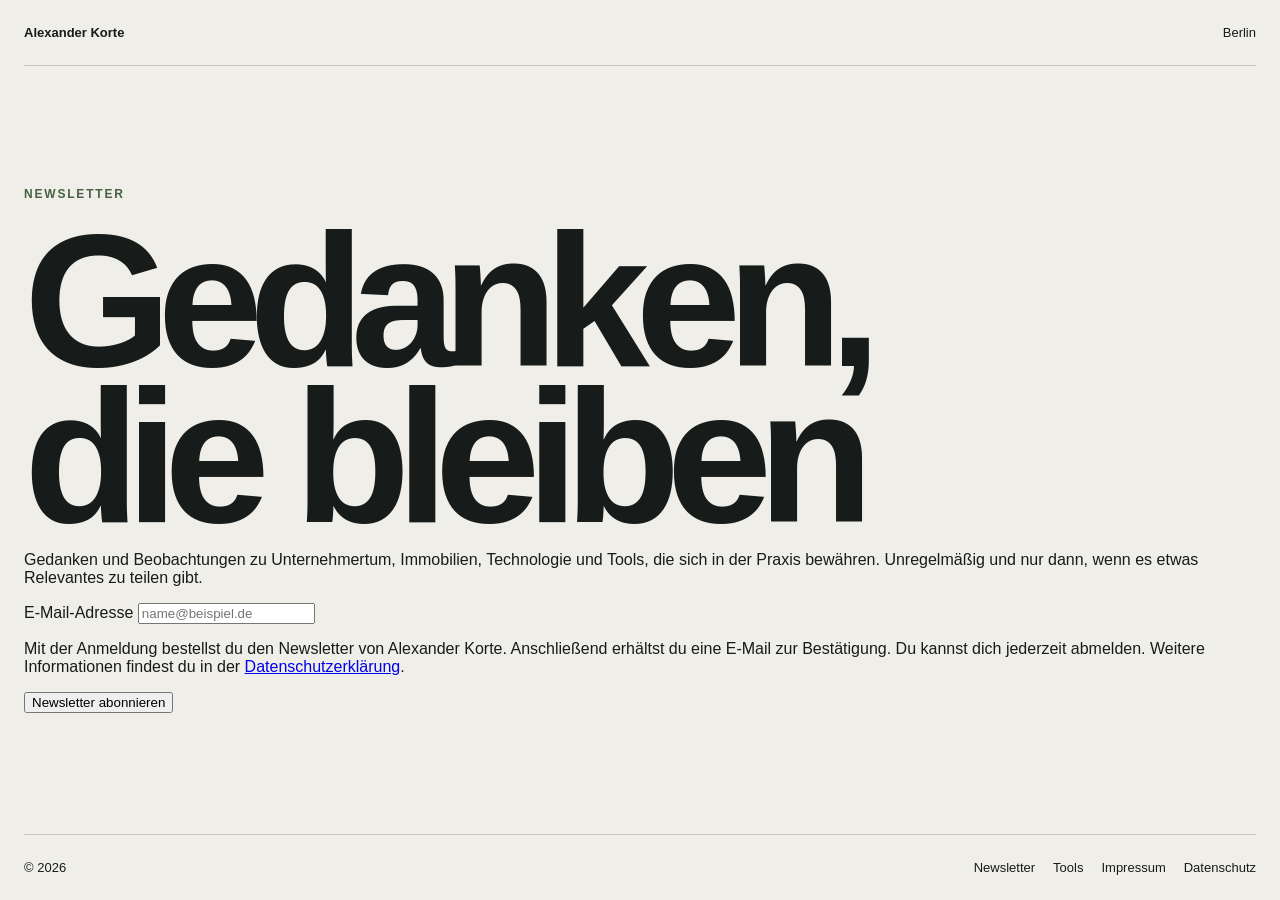
==== newsletter/index.html @ 0084d4c4 "Add custom MailerLite newsletter page" ====
<!doctype html>
<html lang="de">
<head>
  <meta charset="utf-8">
  <meta name="viewport" content="width=device-width, initial-scale=1">
  <title>Newsletter | Alexander Korte</title>
  <meta name="description" content="Gedanken und Beobachtungen von Alexander Korte zu Unternehmertum, Immobilien, Technologie und praxiserprobten Tools.">
  <meta name="robots" content="index, follow">
  <link rel="canonical" href="https://alexanderkorte.com/newsletter/">
  <meta property="og:type" content="website">
  <meta property="og:locale" content="de_DE">
  <meta property="og:site_name" content="Alexander Korte">
  <meta property="og:title" content="Newsletter | Alexander Korte">
  <meta property="og:description" content="Gedanken und Beobachtungen zu Unternehmertum, Immobilien, Technologie und praxiserprobten Tools.">
  <meta property="og:url" content="https://alexanderkorte.com/newsletter/">
  <link rel="stylesheet" href="../styles.css">
</head>
<body>
  <header>
    <a class="name" href="/">Alexander Korte</a>
    <span>Berlin</span>
  </header>

  <main>
    <section class="newsletter">
      <p class="eyebrow">Newsletter</p>
      <h1>Gedanken,<br>die bleiben</h1>
      <p class="newsletter-intro">Gedanken und Beobachtungen zu Unternehmertum, Immobilien, Technologie und Tools, die sich in der Praxis bewähren. Unregelmäßig und nur dann, wenn es etwas Relevantes zu teilen gibt.</p>

      <div id="mlb2-45081149" class="ml-subscribe-form ml-subscribe-form-45081149 newsletter-form">
        <div class="row-form">
          <form class="ml-block-form" action="https://assets.mailerlite.com/jsonp/2589247/forms/196435467951933370/subscribe" method="post" target="_blank">
            <div class="newsletter-field">
              <label for="newsletter-email">E-Mail-Adresse</label>
              <input id="newsletter-email" aria-required="true" required type="email" name="fields[email]" placeholder="name@beispiel.de" autocomplete="email">
            </div>
            <p class="newsletter-privacy">Mit der Anmeldung bestellst du den Newsletter von Alexander Korte. Anschließend erhältst du eine E-Mail zur Bestätigung. Du kannst dich jederzeit abmelden. Weitere Informationen findest du in der <a href="/datenschutz.html">Datenschutzerklärung</a>.</p>
            <input type="hidden" name="ml-submit" value="1">
            <input type="hidden" name="anticsrf" value="true">
            <div class="ml-form-embedSubmit">
              <button class="primary newsletter-submit" type="submit">Newsletter abonnieren</button>
              <button class="loading newsletter-submit" disabled hidden type="button">Wird gesendet …</button>
            </div>
          </form>
        </div>
        <div class="row-success newsletter-status" hidden>
          <strong>Fast geschafft.</strong>
          <p>Bitte bestätige deine Anmeldung über den Link, den wir dir gerade per E-Mail geschickt haben.</p>
        </div>
      </div>
    </section>
  </main>

  <footer>
    <span>© 2026</span>
    <nav class="footer-links" aria-label="Navigation und rechtliche Hinweise">
      <a href="/newsletter/" aria-current="page">Newsletter</a>
      <a href="/tools.html">Tools</a>
      <a href="/impressum.html">Impressum</a>
      <a href="/datenschutz.html">Datenschutz</a>
    </nav>
  </footer>

  <script>
    function ml_webform_success_45081149() {
      window.location.href = '/newsletter/danke/';
    }
  </script>
  <script src="https://groot.mailerlite.com/js/w/webforms.min.js?v83147fa8ce2d95cb73ece7f28b469519"></script>
  <script>
    fetch('https://assets.mailerlite.com/jsonp/2589247/forms/196435467951933370/takel', { mode: 'no-cors' });
  </script>
</body>
</html>
---- styles.css ----
:root {
  --ink: #171b19;
  --paper: #efeee9;
  --accent: #a8bf9a;
  --line: rgba(23, 27, 25, .18);
}

* { box-sizing: border-box; }

html, body { min-height: 100%; }

body {
  margin: 0;
  min-height: 100vh;
  display: grid;
  grid-template-rows: auto 1fr auto;
  background: var(--paper);
  color: var(--ink);
  font-family: Inter, ui-sans-serif, -apple-system, BlinkMacSystemFont, "Segoe UI", sans-serif;
}

header, footer {
  width: min(1280px, calc(100% - 48px));
  margin: 0 auto;
  padding: 25px 0;
  display: flex;
  justify-content: space-between;
  gap: 24px;
  border-color: var(--line);
  font-size: 13px;
}

header { border-bottom: 1px solid var(--line); }
footer { border-top: 1px solid var(--line); }
.name { color: inherit; font-weight: 700; text-decoration: none; }

.footer-links {
  display: flex;
  flex-wrap: wrap;
  justify-content: flex-end;
  gap: 18px;
}

.footer-links a {
  color: inherit;
  text-decoration: none;
}

.footer-links a:hover,
.footer-links a:focus-visible {
  text-decoration: underline;
  text-underline-offset: 3px;
}

main {
  width: min(1280px, calc(100% - 48px));
  margin: auto;
  padding: 70px 0;
}

.eyebrow {
  margin: 0 0 22px;
  color: #476141;
  font-size: 12px;
  font-weight: 750;
  letter-spacing: .15em;
  text-transform: uppercase;
}

h1 {
  margin: 0;
  max-width: 1100px;
  font-size: clamp(76px, 15vw, 190px);
  font-weight: 590;
  line-height: .82;
  letter-spacing: -.075em;
}

.status {
  margin: 42px 0 0;
  padding-left: 5px;
  font-size: clamp(18px, 2vw, 26px);
}

.status::before {
  content: "";
  display: inline-block;
  width: 10px;
  height: 10px;
  margin-right: 12px;
  border-radius: 50%;
  background: var(--accent);
}

.video {
  width: min(100%, 960px);
  margin-top: 70px;
}

.video-label {
  margin: 0 0 14px;
  color: #476141;
  font-size: 12px;
  font-weight: 750;
  letter-spacing: .15em;
  text-transform: uppercase;
}

.video-frame {
  position: relative;
  overflow: hidden;
  aspect-ratio: 16 / 9;
  border: 1px solid var(--line);
  background: #171b19;
}

.video-consent {
  width: 100%;
  height: 100%;
  padding: clamp(24px, 6vw, 68px);
  display: flex;
  flex-direction: column;
  align-items: flex-start;
  justify-content: flex-end;
  border: 0;
  background:
    radial-gradient(circle at 78% 24%, rgba(168, 191, 154, .25), transparent 35%),
    #171b19;
  color: #efeee9;
  text-align: left;
  cursor: pointer;
}

.video-consent strong {
  display: block;
  max-width: 620px;
  font-size: clamp(24px, 4vw, 50px);
  font-weight: 570;
  line-height: 1.05;
  letter-spacing: -.035em;
}

.video-consent span {
  display: block;
  margin-top: 18px;
  color: rgba(239, 238, 233, .72);
  font-size: 13px;
  line-height: 1.5;
}

.video-frame iframe {
  display: block;
  width: 100%;
  height: 100%;
  border: 0;
}

.legal {
  width: min(760px, 100%);
  margin: 0;
}

.legal h1 {
  margin-bottom: 52px;
  font-size: clamp(52px, 9vw, 108px);
  line-height: .9;
}

.legal h2 {
  margin: 42px 0 14px;
  font-size: clamp(22px, 3vw, 30px);
  font-weight: 620;
  letter-spacing: -.025em;
}

.legal h3 {
  margin: 28px 0 10px;
  font-size: 18px;
}

.legal p,
.legal li {
  font-size: 16px;
  line-height: 1.7;
}

.legal ul {
  padding-left: 22px;
}

.legal a {
  color: inherit;
  text-decoration-thickness: 1px;
  text-underline-offset: 3px;
}

.legal address {
  font-style: normal;
  line-height: 1.7;
}

@media (max-width: 640px) {
  header, footer, main { width: min(100% - 30px, 1280px); }
  footer { align-items: flex-start; }
  h1 { font-size: clamp(64px, 22vw, 108px); }
  .video { margin-top: 52px; }
  .footer-links { gap: 10px 16px; }
}


.tools {
  width: min(960px, 100%);
}

.tools h1 {
  margin-bottom: 30px;
  font-size: clamp(52px, 9vw, 108px);
  line-height: .9;
}

.tools-intro {
  max-width: 720px;
  margin: 0 0 50px;
  font-size: clamp(18px, 2.2vw, 24px);
  line-height: 1.5;
}

.tool-grid {
  display: grid;
  grid-template-columns: repeat(2, minmax(0, 1fr));
  gap: 20px;
}

.tool-card {
  min-height: 330px;
  padding: clamp(26px, 4vw, 42px);
  display: flex;
  flex-direction: column;
  border: 1px solid var(--line);
  background: rgba(255, 255, 255, .18);
}

.tool-type {
  margin: 0 0 28px;
  color: #476141;
  font-size: 11px;
  font-weight: 750;
  letter-spacing: .15em;
  text-transform: uppercase;
}

.tool-card h2 {
  margin: 0 0 18px;
  font-size: clamp(30px, 4vw, 46px);
  font-weight: 590;
  letter-spacing: -.04em;
}

.tool-card p {
  margin: 0;
  font-size: 16px;
  line-height: 1.65;
}

.tool-link {
  align-self: flex-start;
  margin-top: auto;
  padding-top: 34px;
  color: var(--ink);
  font-weight: 700;
  text-underline-offset: 4px;
}

.affiliate-note {
  max-width: 760px;
  margin: 34px 0 0;
  color: rgba(23, 27, 25, .72);
  font-size: 13px;
  line-height: 1.6;
}

@media (max-width: 720px) {
  .tool-grid { grid-template-columns: 1fr; }
  .tool-card { min-height: 290px; }
}
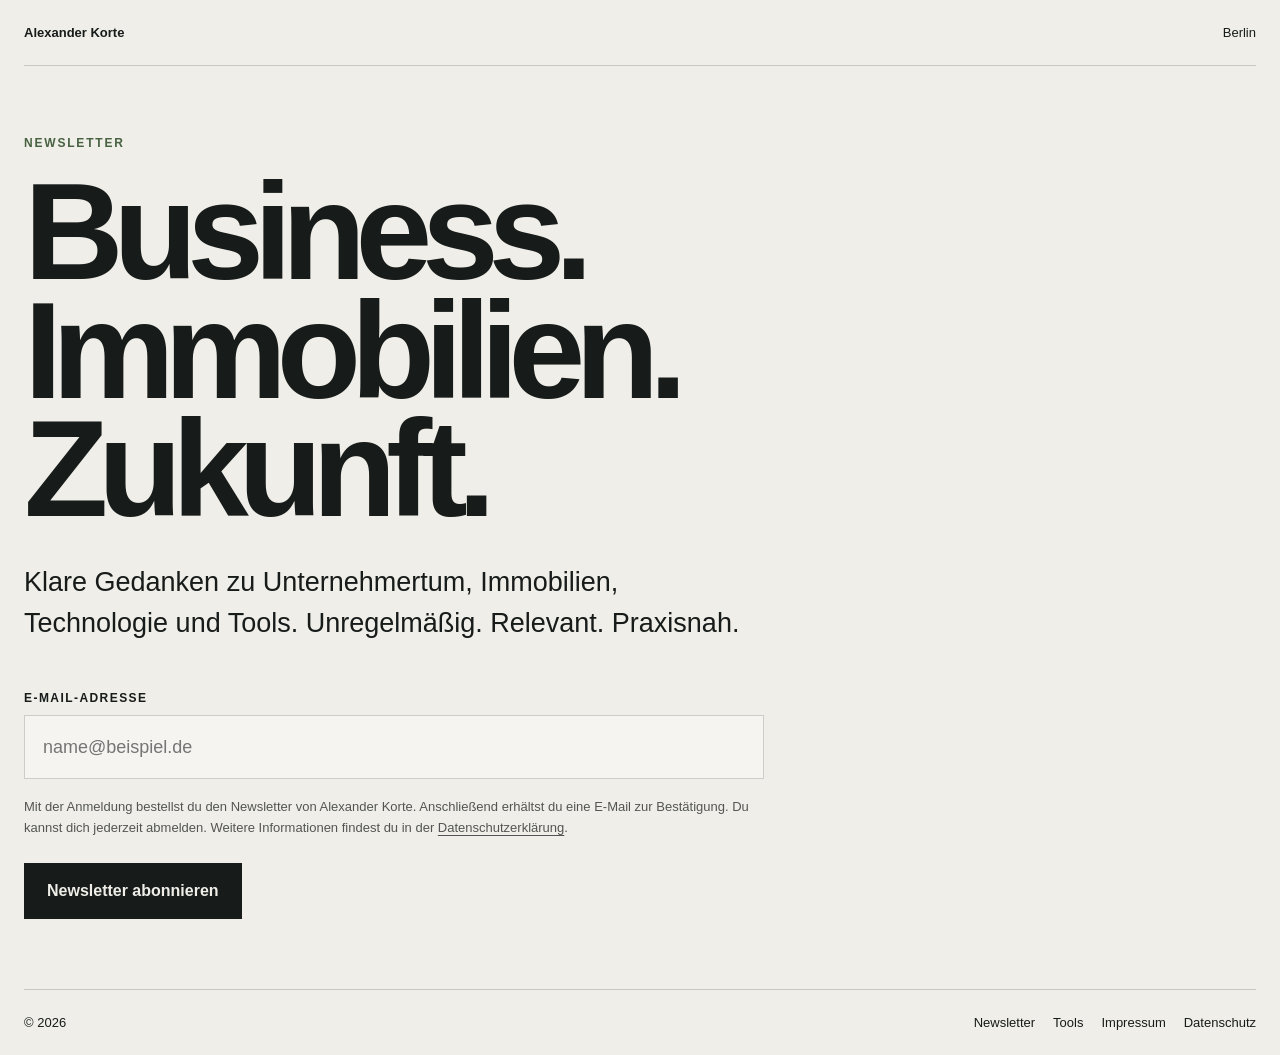
==== commit 60107102: "Sharpen newsletter positioning on preview" ====
--- a/newsletter/index.html
+++ b/newsletter/index.html
@@ -4,14 +4,14 @@
   <meta charset="utf-8">
   <meta name="viewport" content="width=device-width, initial-scale=1">
   <title>Newsletter | Alexander Korte</title>
-  <meta name="description" content="Gedanken und Beobachtungen von Alexander Korte zu Unternehmertum, Immobilien, Technologie und praxiserprobten Tools.">
+  <meta name="description" content="Klare Gedanken von Alexander Korte zu Unternehmertum, Immobilien, Technologie und Tools.">
   <meta name="robots" content="index, follow">
   <link rel="canonical" href="https://alexanderkorte.com/newsletter/">
   <meta property="og:type" content="website">
   <meta property="og:locale" content="de_DE">
   <meta property="og:site_name" content="Alexander Korte">
   <meta property="og:title" content="Newsletter | Alexander Korte">
-  <meta property="og:description" content="Gedanken und Beobachtungen zu Unternehmertum, Immobilien, Technologie und praxiserprobten Tools.">
+  <meta property="og:description" content="Klare Gedanken zu Unternehmertum, Immobilien, Technologie und Tools.">
   <meta property="og:url" content="https://alexanderkorte.com/newsletter/">
   <link rel="stylesheet" href="../styles.css">
 </head>
@@ -24,8 +24,8 @@
   <main>
     <section class="newsletter">
       <p class="eyebrow">Newsletter</p>
-      <h1>Gedanken,<br>die bleiben</h1>
-      <p class="newsletter-intro">Gedanken und Beobachtungen zu Unternehmertum, Immobilien, Technologie und Tools, die sich in der Praxis bewähren. Unregelmäßig und nur dann, wenn es etwas Relevantes zu teilen gibt.</p>
+      <h1>Business.<br>Immobilien. Zukunft.</h1>
+      <p class="newsletter-intro">Klare Gedanken zu Unternehmertum, Immobilien, Technologie und Tools. Unregelmäßig. Relevant. Praxisnah.</p>
 
       <div id="mlb2-45081149" class="ml-subscribe-form ml-subscribe-form-45081149 newsletter-form">
         <div class="row-form">
--- a/styles.css
+++ b/styles.css
@@ -283,3 +283,201 @@
   .tool-grid { grid-template-columns: 1fr; }
   .tool-card { min-height: 290px; }
 }
+
+
+.newsletter {
+  width: min(900px, 100%);
+}
+
+.newsletter h1 {
+  margin-bottom: 34px;
+  font-size: clamp(60px, 11vw, 138px);
+  line-height: .86;
+}
+
+.newsletter-intro {
+  max-width: 740px;
+  margin: 0 0 48px;
+  font-size: clamp(19px, 2.3vw, 27px);
+  line-height: 1.5;
+}
+
+.newsletter-form {
+  max-width: 740px;
+}
+
+.newsletter-field {
+  display: grid;
+  gap: 10px;
+}
+
+.newsletter-field label {
+  font-size: 12px;
+  font-weight: 750;
+  letter-spacing: .12em;
+  text-transform: uppercase;
+}
+
+.newsletter-field input {
+  width: 100%;
+  min-height: 64px;
+  padding: 16px 18px;
+  border: 1px solid var(--line);
+  border-radius: 0;
+  background: rgba(255, 255, 255, .35);
+  color: var(--ink);
+  font: inherit;
+  font-size: 18px;
+}
+
+.newsletter-field input:focus {
+  outline: 2px solid #476141;
+  outline-offset: 2px;
+}
+
+.newsletter-privacy {
+  margin: 18px 0 0;
+  color: rgba(23, 27, 25, .72);
+  font-size: 13px;
+  line-height: 1.6;
+}
+
+.newsletter-privacy a {
+  color: inherit;
+  text-underline-offset: 3px;
+}
+
+.newsletter-submit {
+  min-height: 56px;
+  margin-top: 24px;
+  padding: 14px 22px;
+  border: 1px solid var(--ink);
+  border-radius: 0;
+  background: var(--ink);
+  color: var(--paper);
+  font: inherit;
+  font-weight: 700;
+  cursor: pointer;
+}
+
+.newsletter-submit:hover,
+.newsletter-submit:focus-visible {
+  background: #476141;
+  border-color: #476141;
+}
+
+.newsletter-submit[disabled] {
+  cursor: wait;
+  opacity: .7;
+}
+
+.newsletter-status {
+  max-width: 680px;
+  margin-top: 34px;
+  font-size: 16px;
+  line-height: 1.7;
+}
+
+.newsletter-confirmation {
+  width: min(760px, 100%);
+}
+
+.newsletter-confirmation h1 {
+  margin-bottom: 34px;
+  font-size: clamp(52px, 9vw, 108px);
+  line-height: .9;
+}
+
+.newsletter-confirmation p {
+  max-width: 650px;
+  font-size: clamp(18px, 2vw, 23px);
+  line-height: 1.6;
+}
+
+.newsletter-confirmation a {
+  color: inherit;
+  text-underline-offset: 4px;
+}
+
+
+.track-record,
+.investment-focus {
+  max-width: 1040px;
+  margin-top: 88px;
+  padding-top: 48px;
+  border-top: 1px solid var(--line);
+}
+
+.track-record h2,
+.investment-focus h2 {
+  max-width: 850px;
+  margin: 0 0 20px;
+  font-size: clamp(34px, 5vw, 62px);
+  font-weight: 590;
+  line-height: 1;
+  letter-spacing: -.045em;
+}
+
+.track-record > p:not(.eyebrow),
+.investment-focus > p:not(.eyebrow) {
+  max-width: 820px;
+  margin: 0;
+  font-size: clamp(17px, 2vw, 22px);
+  line-height: 1.6;
+}
+
+.track-record-grid {
+  display: grid;
+  grid-template-columns: repeat(2, 1fr);
+  gap: 1px;
+  margin-top: 42px;
+  border: 1px solid var(--line);
+  background: var(--line);
+}
+
+.track-record-grid div {
+  min-height: 165px;
+  padding: 25px;
+  display: flex;
+  flex-direction: column;
+  justify-content: space-between;
+  background: var(--paper);
+}
+
+.track-record-grid strong {
+  font-size: clamp(28px, 3.2vw, 46px);
+  font-weight: 590;
+  letter-spacing: -.045em;
+}
+
+.track-record-grid span {
+  font-size: 13px;
+  line-height: 1.4;
+}
+
+@media (max-width: 760px) {
+  main {
+    padding: 42px 0;
+  }
+
+  .positioning {
+    margin-top: 28px !important;
+  }
+
+  .track-record,
+  .investment-focus {
+    margin-top: 38px;
+    padding-top: 0;
+    border-top: 0;
+  }
+
+  .track-record-grid {
+    grid-template-columns: repeat(2, 1fr);
+    margin-top: 26px;
+  }
+
+  .track-record-grid div {
+    min-height: 130px;
+    padding: 20px;
+  }
+}
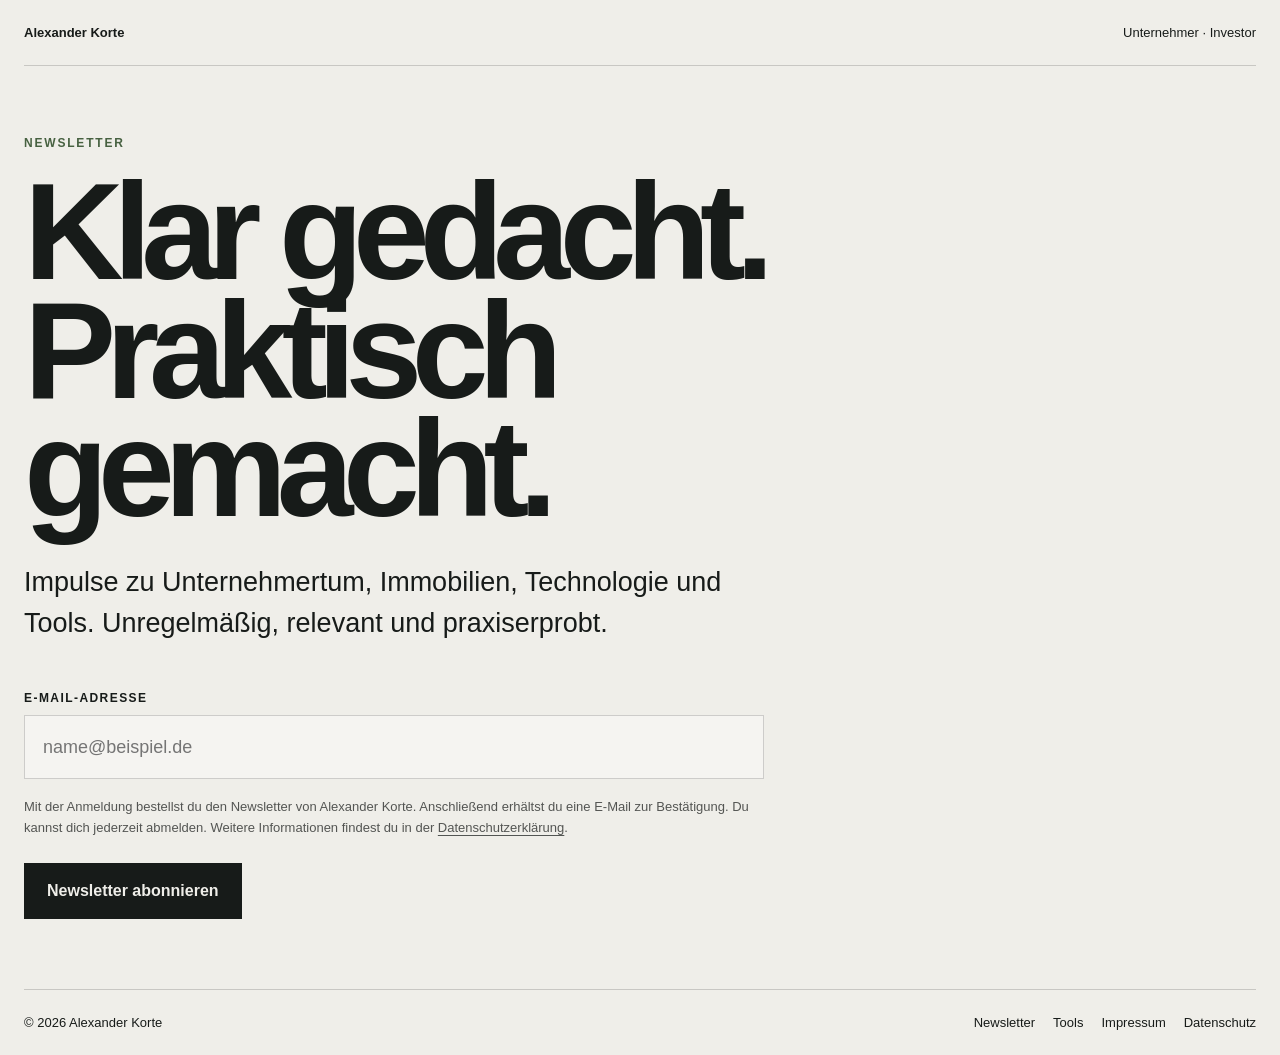
==== commit 4bf631c1: "Publish refined newsletter page" ====
--- a/newsletter/index.html
+++ b/newsletter/index.html
@@ -4,28 +4,28 @@
   <meta charset="utf-8">
   <meta name="viewport" content="width=device-width, initial-scale=1">
   <title>Newsletter | Alexander Korte</title>
-  <meta name="description" content="Klare Gedanken von Alexander Korte zu Unternehmertum, Immobilien, Technologie und Tools.">
+  <meta name="description" content="Impulse von Alexander Korte zu Unternehmertum, Immobilien, Technologie und praxiserprobten Tools.">
   <meta name="robots" content="index, follow">
   <link rel="canonical" href="https://alexanderkorte.com/newsletter/">
   <meta property="og:type" content="website">
   <meta property="og:locale" content="de_DE">
   <meta property="og:site_name" content="Alexander Korte">
   <meta property="og:title" content="Newsletter | Alexander Korte">
-  <meta property="og:description" content="Klare Gedanken zu Unternehmertum, Immobilien, Technologie und Tools.">
+  <meta property="og:description" content="Impulse zu Unternehmertum, Immobilien, Technologie und praxiserprobten Tools.">
   <meta property="og:url" content="https://alexanderkorte.com/newsletter/">
   <link rel="stylesheet" href="../styles.css">
 </head>
 <body>
   <header>
     <a class="name" href="/">Alexander Korte</a>
-    <span>Berlin</span>
+    <span>Unternehmer · Investor</span>
   </header>
 
   <main>
     <section class="newsletter">
       <p class="eyebrow">Newsletter</p>
-      <h1>Business.<br>Immobilien. Zukunft.</h1>
-      <p class="newsletter-intro">Klare Gedanken zu Unternehmertum, Immobilien, Technologie und Tools. Unregelmäßig. Relevant. Praxisnah.</p>
+      <h1>Klar gedacht.<br>Praktisch gemacht.</h1>
+      <p class="newsletter-intro">Impulse zu Unternehmertum, Immobilien, Technologie und Tools. Unregelmäßig, relevant und praxiserprobt.</p>
 
       <div id="mlb2-45081149" class="ml-subscribe-form ml-subscribe-form-45081149 newsletter-form">
         <div class="row-form">
@@ -52,7 +52,7 @@
   </main>
 
   <footer>
-    <span>© 2026</span>
+    <span>© 2026 Alexander Korte</span>
     <nav class="footer-links" aria-label="Navigation und rechtliche Hinweise">
       <a href="/newsletter/" aria-current="page">Newsletter</a>
       <a href="/tools.html">Tools</a>
